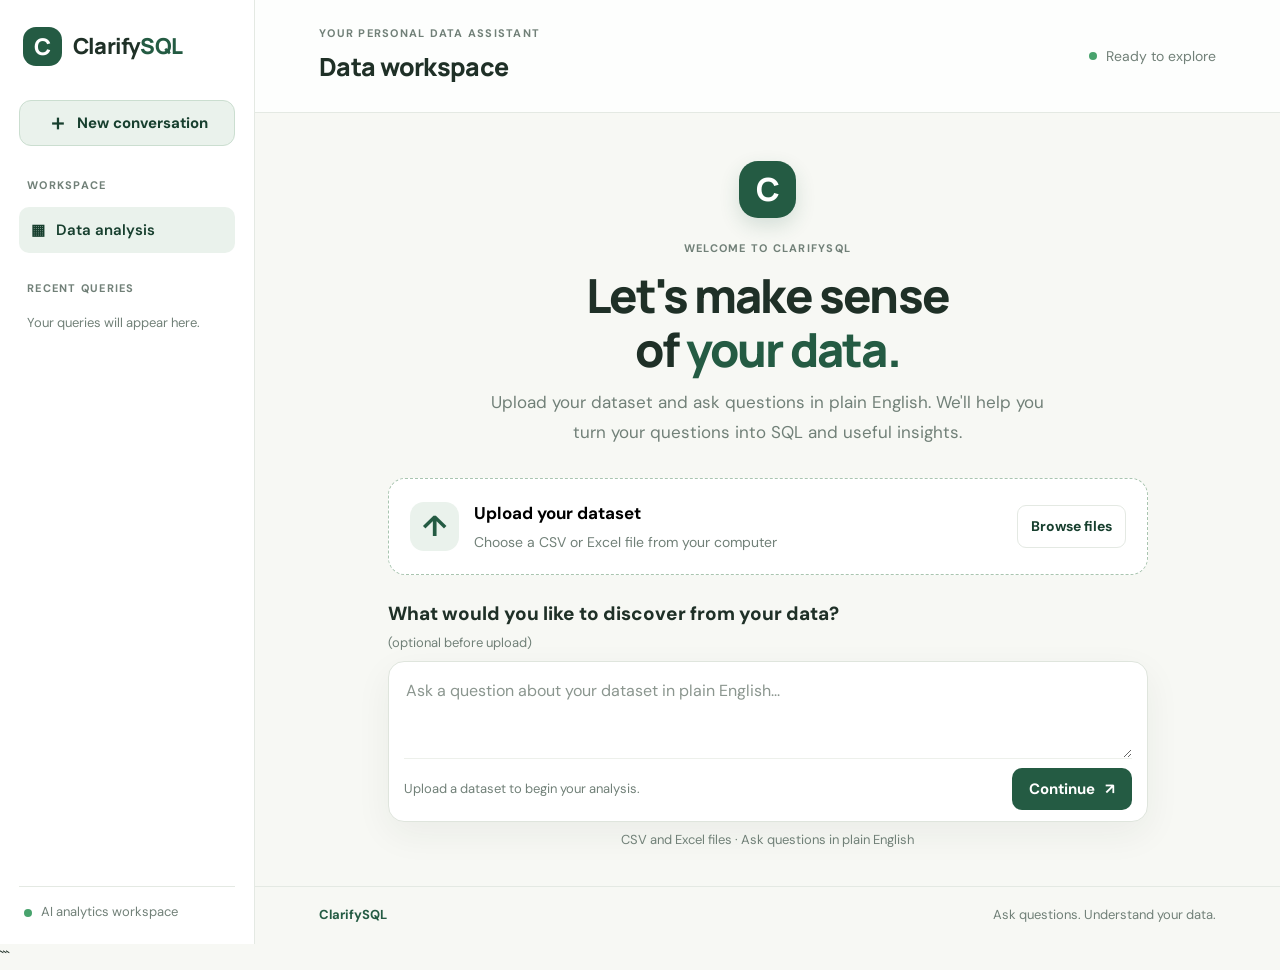
==== frontend/chatbot.html @ 99a72be1 "Add ClarifySQL frontend and API" ====
<!DOCTYPE html>
<html lang="en">
<head>
  <meta charset="UTF-8">
  <meta name="viewport" content="width=device-width, initial-scale=1.0">
  <title>ClarifySQL | Data Analytics</title>
  <link rel="stylesheet" href="chatbot.css">
</head>
<body>
  <div class="app-shell">
    <aside class="sidebar">
      <a class="brand" href="../index.html">
        <span class="brand-mark">C</span>
        <span class="brand-name">Clarify<span>SQL</span></span>
      </a>

      <button id="newChatButton" class="new-chat-button" type="button">
        <span>＋</span> New conversation
      </button>

      <div class="sidebar-section">
        <p class="sidebar-label">WORKSPACE</p>
        <div class="workspace-item active">
          <span>▦</span> Data analysis
        </div>
      </div>

      <div class="sidebar-section history-section">
        <p class="sidebar-label">RECENT QUERIES</p>
        <div id="historyList" class="history-list">
          <p class="empty-history">Your queries will appear here.</p>
        </div>
      </div>

      <div class="sidebar-footer">
        <span class="status-dot"></span>
        <span>AI analytics workspace</span>
      </div>
    </aside>

    <main class="main-panel">
      <header class="topbar">
        <div>
          <p class="eyebrow">YOUR PERSONAL DATA ASSISTANT</p>
          <h1>Data workspace</h1>
        </div>
        <div class="topbar-status">
          <span class="status-dot"></span>
          Ready to explore
        </div>
      </header>

      <section class="conversation-area" id="conversationArea">

        <!-- Welcome screen -->
        <div id="welcome" class="welcome">
          <div class="welcome-icon">C</div>
          <p class="eyebrow">WELCOME TO CLARIFYSQL</p>
          <h2>Let's make sense<br>of <span>your data.</span></h2>

          <p class="welcome-description">
            Upload your dataset and ask questions in plain English.
            We'll help you turn your questions into SQL and useful insights.
          </p>
        </div>

        <!-- Conversation messages -->
        <div id="messages" class="messages" aria-live="polite"></div>

        <!-- Uploaded dataset and preview -->
        <section id="datasetPanel" class="dataset-panel" hidden>
          <div class="dataset-heading">
            <div>
              <p class="eyebrow">CURRENT DATASET</p>
              <h3 id="datasetTitle">Uploaded dataset</h3>
            </div>

            <button id="changeFileButton" class="text-button" type="button">
              Change file
            </button>
          </div>

          <div id="datasetMeta" class="dataset-meta"></div>
          <div id="previewWrap" class="preview-wrap"></div>
        </section>

        <!-- Upload and question form.
             This is outside the welcome section so it stays available
             after the welcome screen is hidden. -->
        <form id="uploadForm" class="upload-form">
          <input
            id="fileInput"
            type="file"
            accept=".csv,.xlsx,.xls"
            hidden
          >

          <button id="uploadZone" class="upload-zone" type="button">
            <span class="upload-icon">↑</span>

            <span class="upload-copy">
              <strong>Upload your dataset</strong>
              <span>Choose a CSV or Excel file from your computer</span>
            </span>

            <span class="browse-label">Browse files</span>
          </button>

          <div id="selectedFile" class="selected-file" hidden>
            <span class="file-icon">▤</span>

            <div class="selected-file-info">
              <strong id="fileName">dataset.csv</strong>
              <span id="fileSize">Ready to upload</span>
            </div>

            <button
              id="removeFileButton"
              class="icon-button"
              type="button"
              aria-label="Remove selected file"
            >×</button>
          </div>

          <label class="question-label" for="questionInput">
            What would you like to discover from your data?
            <span>(optional before upload)</span>
          </label>

          <div class="question-box">
            <textarea
              id="questionInput"
              rows="2"
              placeholder="Ask a question about your dataset in plain English..."
              aria-label="Ask a question about your dataset"
            ></textarea>

            <div class="question-box-footer">
              <span id="questionHint">
                Upload a dataset to begin your analysis.
              </span>

              <button id="sendButton" class="send-button" type="submit">
                <span id="sendButtonText">Continue</span>
                <span aria-hidden="true">↗</span>
              </button>
            </div>
          </div>

          <p id="uploadMessage" class="form-message" role="status"></p>

          <p class="privacy-note">
            CSV and Excel files · Ask questions in plain English
          </p>
        </form>

        <!-- SQL query, results and chart -->
        <section id="responseDetails" class="response-details" hidden>

          <div class="result-section">
            <div class="section-heading">
              <div>
                <p class="eyebrow">GENERATED QUERY</p>
                <h3>SQL query</h3>
              </div>

              <span id="sqlStatus" class="status-pill">WAITING</span>
            </div>

            <pre class="sql-container"><code id="sqlOutput">Your SQL query will appear here.</code></pre>

            <button id="copySQLButton" class="text-button" type="button">
              Copy SQL
            </button>
          </div>

          <div class="result-section">
            <div class="section-heading">
              <div>
                <p class="eyebrow">QUERY OUTPUT</p>
                <h3>Results</h3>
              </div>

              <span id="resultCount" class="result-count"></span>
            </div>

            <div id="resultsOutput" class="results-output">
              <p class="muted-text">
                Results will appear here after a query runs.
              </p>
            </div>
          </div>

          <div id="chartSection" class="result-section" hidden>
            <div class="section-heading">
              <div>
                <p class="eyebrow">VISUAL SUMMARY</p>
                <h3>Chart</h3>
              </div>
            </div>

            <div id="chartOutput" class="chart-output"></div>
          </div>

        </section>
      </section>

      <footer class="main-footer">
        <span>ClarifySQL</span>
        <span>Ask questions. Understand your data.</span>
      </footer>
    </main>
  </div>

<script src="./chatbot.js" defer></script>
</body>
</html>
```
---- frontend/chatbot.css ----
@import url('https://fonts.googleapis.com/css2?family=DM+Sans:wght@400;500;600;700&family=Manrope:wght@400;500;600;700;800&display=swap');

:root {
  --green: #245b43;
  --green-dark: #173f2e;
  --green-light: #eaf2ec;
  --green-border: #cbded0;
  --ink: #1f3027;
  --muted: #718078;
  --page: #f7f8f4;
  --surface: #ffffff;
  --border: #e4e9e3;
  --soft: #f0f3ef;
  --danger: #b42318;
  --shadow: 0 12px 36px rgba(30, 57, 41, 0.06);
}

* {
  box-sizing: border-box;
}

[hidden] {
  display: none !important;
}

body {
  margin: 0;
  background: var(--page);
  color: var(--ink);
  font-family: "DM Sans", sans-serif;
  font-size: 16px;
  line-height: 1.6;
}

button,
textarea,
input {
  font: inherit;
}

button {
  cursor: pointer;
}

button:disabled {
  cursor: not-allowed;
  opacity: 0.6;
}

button:focus-visible,
textarea:focus-visible,
a:focus-visible {
  outline: 3px solid rgba(36, 91, 67, 0.28);
  outline-offset: 3px;
}

.app-shell {
  display: flex;
  min-height: 100vh;
}

/* Sidebar */

.sidebar {
  width: 255px;
  min-width: 255px;
  display: flex;
  flex-direction: column;
  padding: 27px 19px 18px;
  background: #fff;
  border-right: 1px solid var(--border);
}

.brand {
  display: flex;
  align-items: center;
  gap: 11px;
  margin: 0 0 34px 4px;
  text-decoration: none;
  color: var(--ink);
}

.brand-mark,
.welcome-icon {
  display: grid;
  place-items: center;
  color: #fff;
  background: var(--green);
  font-family: "Manrope", sans-serif;
  font-weight: 800;
}

.brand-mark {
  width: 39px;
  height: 39px;
  border-radius: 13px;
  font-size: 23px;
}

.brand-name {
  font-family: "Manrope", sans-serif;
  font-size: 22px;
  font-weight: 800;
  letter-spacing: -0.8px;
}

.brand-name span {
  color: var(--green);
}

.new-chat-button {
  display: flex;
  align-items: center;
  justify-content: center;
  gap: 9px;
  width: 100%;
  min-height: 46px;
  margin-bottom: 31px;
  padding: 10px;
  border: 1px solid var(--green-border);
  border-radius: 12px;
  background: var(--green-light);
  color: var(--green-dark);
  font-weight: 700;
  font-size: 15px;
  transition: background 0.2s ease;
}

.new-chat-button:hover {
  background: #dfece2;
}

.new-chat-button span {
  font-size: 21px;
  line-height: 1;
}

.sidebar-section {
  margin-bottom: 27px;
}

.sidebar-label,
.eyebrow {
  margin: 0;
  color: var(--muted);
  font-size: 11px;
  font-weight: 700;
  letter-spacing: 1.25px;
}

.sidebar-label {
  margin: 0 0 12px 8px;
}

.workspace-item {
  display: flex;
  align-items: center;
  gap: 11px;
  padding: 11px 12px;
  border-radius: 10px;
  color: var(--green-dark);
  font-size: 15px;
  font-weight: 600;
}

.workspace-item.active {
  background: var(--green-light);
}

.history-section {
  min-height: 100px;
}

.history-list {
  display: flex;
  flex-direction: column;
  gap: 6px;
}

.empty-history {
  margin: 0;
  padding: 4px 8px;
  color: var(--muted);
  font-size: 13px;
}

.history-entry {
  padding: 10px;
  border-radius: 9px;
  background: transparent;
  overflow-wrap: anywhere;
}

.history-entry:hover {
  background: var(--soft);
}

.history-question {
  margin: 0;
  font-size: 14px;
  line-height: 1.45;
}

.history-time {
  display: block;
  margin-top: 4px;
  color: var(--muted);
  font-size: 12px;
}

.sidebar-footer {
  display: flex;
  align-items: center;
  gap: 9px;
  margin-top: auto;
  padding: 15px 5px 3px;
  border-top: 1px solid var(--border);
  color: var(--muted);
  font-size: 13px;
}

.status-dot {
  display: inline-block;
  width: 8px;
  height: 8px;
  flex: 0 0 8px;
  border-radius: 50%;
  background: #48a36d;
}

/* Main layout */

.main-panel {
  display: flex;
  flex: 1;
  min-width: 0;
  flex-direction: column;
  min-height: 100vh;
}

.topbar {
  display: flex;
  align-items: center;
  justify-content: space-between;
  gap: 18px;
  padding: 25px clamp(22px, 5vw, 64px);
  border-bottom: 1px solid var(--border);
  background: rgba(255, 255, 255, 0.82);
}

.topbar h1 {
  margin: 4px 0 0;
  font-family: "Manrope", sans-serif;
  font-size: 25px;
  font-weight: 800;
  letter-spacing: -0.7px;
}

.topbar-status {
  display: flex;
  align-items: center;
  gap: 9px;
  color: var(--muted);
  font-size: 14px;
  white-space: nowrap;
}

.conversation-area {
  width: min(100%, 1020px);
  flex: 1;
  margin: 0 auto;
  padding: 43px clamp(18px, 4.5vw, 55px) 35px;
}

.welcome {
  width: min(100%, 760px);
  margin: 5px auto 30px;
  text-align: center;
}

.welcome-icon {
  width: 57px;
  height: 57px;
  margin: 0 auto 22px;
  border-radius: 19px;
  box-shadow: 0 8px 20px rgba(36, 91, 67, 0.16);
  font-size: 32px;
}

.welcome h2 {
  margin: 11px 0 12px;
  font-family: "Manrope", sans-serif;
  font-size: clamp(34px, 4.3vw, 47px);
  font-weight: 800;
  line-height: 1.15;
  letter-spacing: -1.8px;
}

.welcome h2 span {
  color: var(--green);
}

.welcome-description {
  max-width: 580px;
  margin: 0 auto 28px;
  color: var(--muted);
  font-size: 17px;
  line-height: 1.75;
}

/* Upload form */

.upload-form {
  width: min(100%, 760px);
  margin: 0 auto;
  text-align: left;
}

.upload-zone {
  display: flex;
  align-items: center;
  gap: 15px;
  width: 100%;
  padding: 21px;
  border: 1.5px dashed #a9c5b0;
  border-radius: 17px;
  background: #fff;
  text-align: left;
  transition: border-color 0.2s, background 0.2s, transform 0.2s;
}

.upload-zone:hover,
.upload-zone.drag-over {
  border-color: var(--green);
  background: #f5faf5;
}

.upload-icon {
  display: grid;
  place-items: center;
  width: 49px;
  height: 49px;
  flex: 0 0 49px;
  border-radius: 14px;
  background: var(--green-light);
  color: var(--green);
  font-size: 29px;
  font-weight: 700;
}

.upload-copy {
  display: flex;
  min-width: 0;
  flex: 1;
  flex-direction: column;
  gap: 4px;
}

.upload-copy strong {
  font-size: 17px;
  font-weight: 700;
}

.upload-copy > span {
  color: var(--muted);
  font-size: 14px;
}

.browse-label {
  padding: 9px 13px;
  border: 1px solid var(--border);
  border-radius: 9px;
  color: var(--green-dark);
  background: #fff;
  font-size: 14px;
  font-weight: 700;
  white-space: nowrap;
}

.selected-file {
  display: flex;
  align-items: center;
  gap: 12px;
  margin-top: 12px;
  padding: 12px 14px;
  border: 1px solid var(--green-border);
  border-radius: 12px;
  background: #fff;
}

.file-icon {
  display: grid;
  place-items: center;
  width: 40px;
  height: 40px;
  border-radius: 10px;
  background: var(--green-light);
  color: var(--green);
  font-size: 21px;
}

.selected-file-info {
  display: flex;
  flex: 1;
  min-width: 0;
  flex-direction: column;
}

.selected-file-info strong {
  overflow: hidden;
  text-overflow: ellipsis;
  white-space: nowrap;
  font-size: 15px;
}

.selected-file-info span {
  color: var(--muted);
  font-size: 13px;
}

.icon-button {
  width: 34px;
  height: 34px;
  border: 0;
  border-radius: 9px;
  background: var(--soft);
  color: var(--ink);
  font-size: 23px;
}

/* Question input */

.question-label {
  display: block;
  margin: 25px 0 9px;
  color: var(--ink);
  font-size: 19px;
  font-weight: 800;
  line-height: 1.5;
}

.question-label span {
  display: block;
  margin-top: 4px;
  color: var(--muted);
  font-size: 13px;
  font-weight: 400;
}

.question-box {
  padding: 14px 15px 11px;
  border: 1px solid #dfe5dd;
  border-radius: 16px;
  background: #fff;
  box-shadow: var(--shadow);
  transition: border-color 0.2s, box-shadow 0.2s;
}

.question-box:focus-within {
  border-color: #9bbca5;
  box-shadow: 0 0 0 3px rgba(36, 91, 67, 0.07);
}

.question-box textarea {
  display: block;
  width: 100%;
  min-height: 82px;
  max-height: 200px;
  resize: vertical;
  border: 0;
  outline: 0;
  background: transparent;
  color: var(--ink);
  font-size: 16px;
  line-height: 1.6;
}

.question-box textarea::placeholder {
  color: #8b968f;
}

.question-box-footer {
  display: flex;
  align-items: center;
  justify-content: space-between;
  gap: 12px;
  padding-top: 9px;
  border-top: 1px solid #edf0eb;
}

.question-box-footer > span {
  color: var(--muted);
  font-size: 13px;
}

.send-button {
  display: inline-flex;
  align-items: center;
  justify-content: center;
  gap: 10px;
  min-height: 42px;
  padding: 9px 17px;
  border: 0;
  border-radius: 10px;
  background: var(--green);
  color: #fff;
  font-size: 15px;
  font-weight: 700;
  transition: background 0.2s;
}

.send-button:hover:not(:disabled) {
  background: var(--green-dark);
}

.send-button:disabled {
  cursor: wait;
  opacity: 0.65;
}

.form-message {
  min-height: 0;
  margin: 8px 2px 0;
  color: var(--danger);
  font-size: 14px;
}

.privacy-note {
  margin: 8px 0 0;
  color: var(--muted);
  font-size: 13px;
  text-align: center;
}

/* Dataset panel */

.dataset-panel,
.response-details {
  margin-top: 26px;
  padding: 23px;
  border: 1px solid var(--border);
  border-radius: 18px;
  background: #fff;
  box-shadow: var(--shadow);
}

.dataset-heading,
.section-heading {
  display: flex;
  align-items: center;
  justify-content: space-between;
  gap: 16px;
}

.dataset-heading h3,
.section-heading h3 {
  margin: 3px 0 0;
  font-family: "Manrope", sans-serif;
  font-size: 21px;
  font-weight: 800;
  letter-spacing: -0.4px;
}

.dataset-meta {
  display: flex;
  flex-wrap: wrap;
  gap: 8px;
  margin: 15px 0;
}

.meta-chip {
  padding: 6px 10px;
  border-radius: 8px;
  background: var(--green-light);
  color: var(--green-dark);
  font-size: 13px;
  font-weight: 600;
}

/* Question form after upload */

.dataset-question-form {
  width: 100%;
  margin: 22px auto 0;
  padding: 23px;
  border: 1px solid var(--green-border);
  border-radius: 18px;
  background: var(--surface);
  box-shadow: var(--shadow);
}

.dataset-question-form .question-label {
  margin: 0 0 10px;
  color: var(--green-dark);
  font-size: 20px;
}

.dataset-question-form .question-label span {
  display: none;
}

.dataset-question-form .question-box {
  margin-top: 0;
  border-color: var(--green-border);
}

.dataset-question-form .question-box textarea {
  min-height: 84px;
}

.dataset-question-form .upload-zone {
  margin-bottom: 14px;
}

.dataset-question-form .privacy-note {
  text-align: left;
}

/* Conversation messages */

.messages {
  display: flex;
  flex-direction: column;
  gap: 20px;
  margin: 0 auto;
}

.message {
  display: flex;
  flex-direction: column;
  gap: 7px;
  max-width: 90%;
}

.message.user {
  align-self: flex-end;
  align-items: flex-end;
}

.message.assistant {
  align-self: flex-start;
  align-items: flex-start;
}

.message-label {
  color: var(--muted);
  font-size: 11px;
  font-weight: 700;
  letter-spacing: 1px;
}

.message-bubble {
  padding: 14px 17px;
  border: 1px solid var(--border);
  border-radius: 15px;
  background: #fff;
  font-size: 16px;
  line-height: 1.7;
  overflow-wrap: anywhere;
  white-space: pre-wrap;
}

.message.user .message-bubble {
  border-color: var(--green);
  border-bottom-right-radius: 5px;
  background: var(--green);
  color: #fff;
}

.message.assistant .message-bubble {
  border-bottom-left-radius: 5px;
}

.message-bubble.error {
  border-color: #f2c6c2;
  background: #fff6f5;
  color: var(--danger);
}

/* Tables */

.preview-wrap,
.results-output {
  width: 100%;
  overflow-x: auto;
}

.preview-table,
.result-table {
  width: 100%;
  border-collapse: collapse;
  font-size: 14px;
  text-align: left;
}

.preview-table th,
.preview-table td,
.result-table th,
.result-table td {
  padding: 11px 13px;
  border-bottom: 1px solid var(--border);
  white-space: nowrap;
}

.preview-table th,
.result-table th {
  background: #f3f6f2;
  color: var(--green-dark);
  font-size: 13px;
  font-weight: 700;
}

.preview-table td,
.result-table td {
  color: #35463b;
}

.preview-table tr:last-child td,
.result-table tr:last-child td {
  border-bottom: 0;
}

/* Results and buttons */

.text-button {
  padding: 8px 11px;
  border: 1px solid var(--border);
  border-radius: 9px;
  background: #fff;
  color: var(--green);
  font-size: 14px;
  font-weight: 700;
}

.text-button:hover {
  background: var(--green-light);
}

.result-section + .result-section {
  margin-top: 27px;
  padding-top: 24px;
  border-top: 1px solid var(--border);
}

.status-pill {
  padding: 5px 10px;
  border-radius: 7px;
  background: var(--soft);
  color: var(--muted);
  font-size: 11px;
  font-weight: 800;
  letter-spacing: 0.6px;
}

.status-pill.ready {
  background: var(--green-light);
  color: var(--green);
}

.status-pill.error {
  background: #fff0ef;
  color: var(--danger);
}

.sql-container {
  margin: 16px 0 10px;
  padding: 18px;
  overflow-x: auto;
  border: 1px solid #273d31;
  border-radius: 12px;
  background: #172b20;
  color: #e5f2e8;
  white-space: pre-wrap;
  overflow-wrap: anywhere;
}

.sql-container code {
  font-family: Consolas, "Courier New", monospace;
  font-size: 14px;
  line-height: 1.8;
}

.result-count {
  color: var(--muted);
  font-size: 14px;
}

.muted-text {
  margin: 10px 0;
  color: var(--muted);
  font-size: 15px;
}

.chart-output {
  min-height: 40px;
}

.chart-output img {
  display: block;
  max-width: 100%;
  height: auto;
  border-radius: 10px;
}

/* Footer */

.main-footer {
  display: flex;
  align-items: center;
  justify-content: space-between;
  gap: 14px;
  padding: 18px clamp(22px, 5vw, 64px);
  border-top: 1px solid var(--border);
  color: var(--muted);
  font-size: 13px;
}

.main-footer span:first-child {
  color: var(--green);
  font-weight: 700;
}

/* Tablet */

@media (max-width: 850px) {
  .sidebar {
    width: 215px;
    min-width: 215px;
    padding-inline: 14px;
  }

  .topbar {
    padding-inline: 25px;
  }

  .conversation-area {
    padding-inline: 25px;
  }

  .welcome h2 {
    font-size: 38px;
  }
}

/* Mobile */

@media (max-width: 650px) {
  .app-shell {
    flex-direction: column;
  }

  .sidebar {
    width: 100%;
    min-width: 0;
    padding: 12px 16px;
    border-right: 0;
    border-bottom: 1px solid var(--border);
  }

  .brand {
    margin: 0;
  }

  .brand-mark {
    width: 35px;
    height: 35px;
    font-size: 21px;
  }

  .brand-name {
    font-size: 20px;
  }

  .new-chat-button,
  .sidebar-section,
  .sidebar-footer {
    display: none;
  }

  .main-panel {
    min-height: calc(100vh - 60px);
  }

  .topbar {
    align-items: flex-start;
    padding: 17px 18px;
  }

  .topbar h1 {
    font-size: 22px;
  }

  .topbar-status {
    padding-top: 9px;
    font-size: 12px;
  }

  .conversation-area {
    padding: 27px 16px;
  }

  .welcome {
    margin-top: 0;
  }

  .welcome h2 {
    font-size: 35px;
  }

  .welcome-description {
    font-size: 16px;
  }

  .upload-zone {
    flex-wrap: wrap;
    padding: 15px;
  }

  .upload-copy {
    flex-basis: calc(100% - 65px);
  }

  .browse-label {
    margin-left: 64px;
  }

  .dataset-panel,
  .response-details {
    padding: 16px;
  }

  .dataset-question-form {
    padding: 16px;
    margin-top: 18px;
  }

  .dataset-question-form .question-label {
    font-size: 18px;
  }

  .message {
    max-width: 96%;
  }

  .question-box-footer {
    align-items: flex-end;
  }

  .question-box-footer > span {
    max-width: 60%;
  }

  .main-footer {
    padding: 15px 17px;
    font-size: 12px;
  }
}
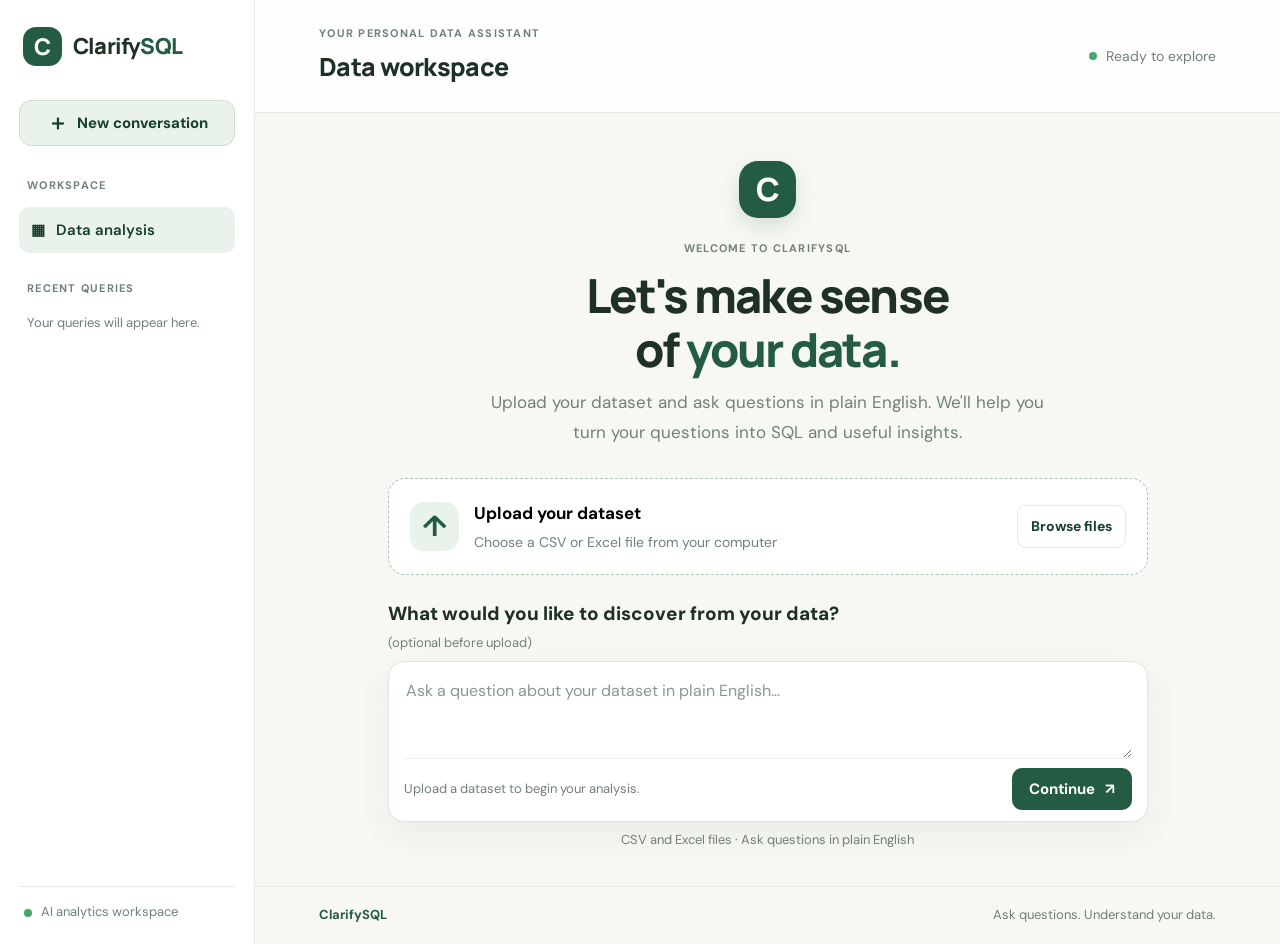
==== commit 8193249d: "Improve ClarifySQL query handling and frontend" ====
--- a/frontend/chatbot.html
+++ b/frontend/chatbot.html
@@ -216,4 +216,3 @@
 <script src="./chatbot.js" defer></script>
 </body>
 </html>
-```
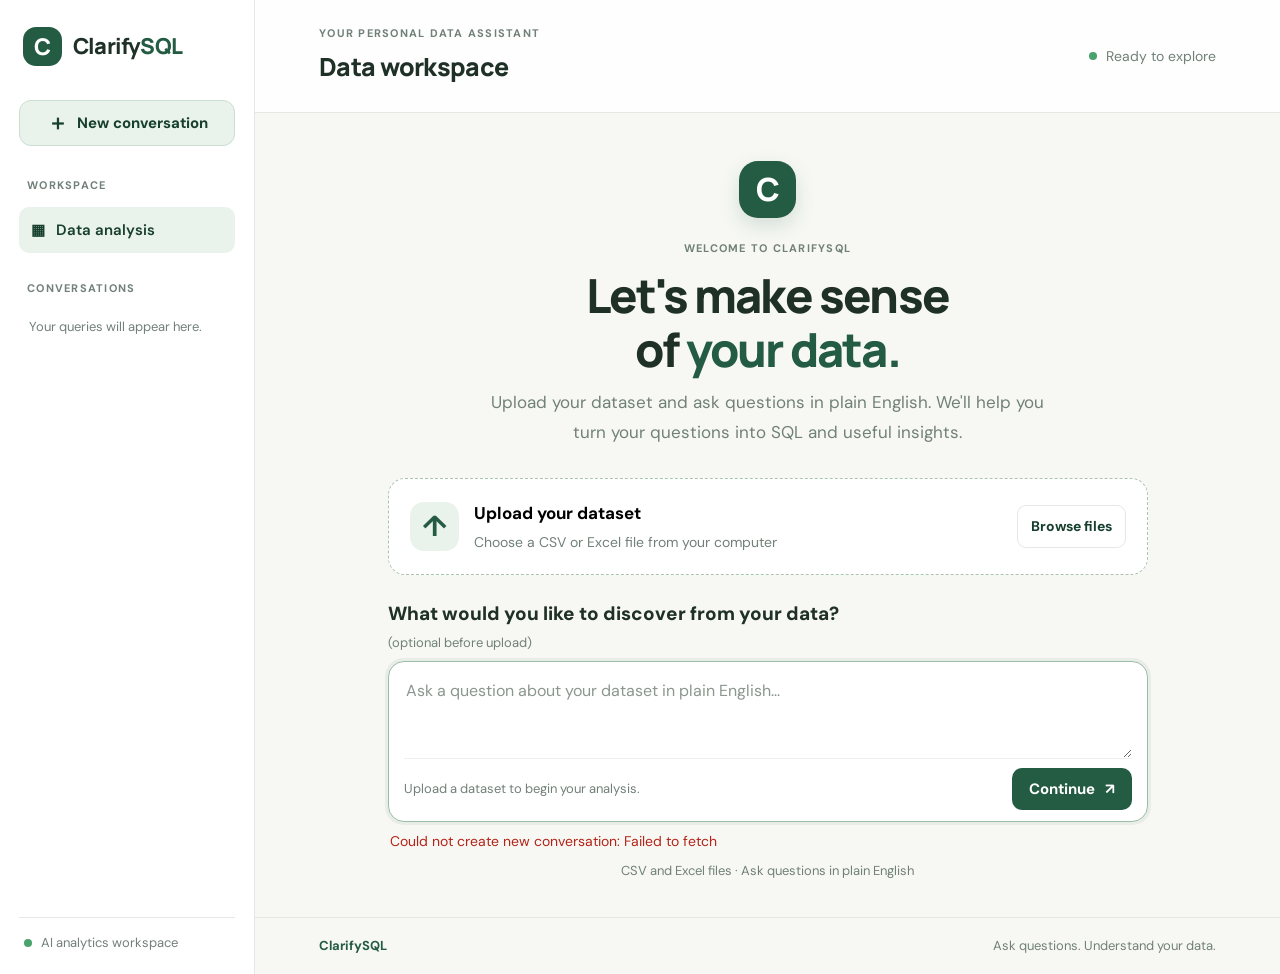
==== commit d722ca17: "Add persistent conversation history" ====
--- a/frontend/chatbot.html
+++ b/frontend/chatbot.html
@@ -6,6 +6,58 @@
   <meta name="viewport" content="width=device-width, initial-scale=1.0">
   <title>ClarifySQL | Data Analytics</title>
   <link rel="stylesheet" href="chatbot.css">
+  <script>
+    // Prevent external live-reload watchers (like VS Code Live Server) from resetting active sessions
+    (function () {
+      const NativeWebSocket = window.WebSocket;
+      if (!NativeWebSocket) return;
+      window.WebSocket = function (url, protocols) {
+        const ws = protocols ? new NativeWebSocket(url, protocols) : new NativeWebSocket(url);
+        if (typeof url === "string" && (url.endsWith("/ws") || url.includes(":5500"))) {
+          return new Proxy(ws, {
+            set(target, prop, value) {
+              if (prop === "onmessage" && typeof value === "function") {
+                target.onmessage = function (event) {
+                  if (event && event.data === "reload") {
+                    console.warn("[ClarifySQL] Live Server reload prevented to protect active dataset session.");
+                    return;
+                  }
+                  return value.call(this, event);
+                };
+                return true;
+              }
+              target[prop] = value;
+              return true;
+            },
+            get(target, prop) {
+              if (prop === "addEventListener") {
+                return function (type, listener, options) {
+                  if (type === "message" && typeof listener === "function") {
+                    const wrapped = function (event) {
+                      if (event && event.data === "reload") {
+                        console.warn("[ClarifySQL] Live Server reload prevented to protect active dataset session.");
+                        return;
+                      }
+                      return listener.call(this, event);
+                    };
+                    return target.addEventListener(type, wrapped, options);
+                  }
+                  return target.addEventListener(type, listener, options);
+                };
+              }
+              const val = target[prop];
+              if (typeof val === "function") {
+                return val.bind(target);
+              }
+              return val;
+            }
+          });
+        }
+        return ws;
+      };
+      window.WebSocket.prototype = NativeWebSocket.prototype;
+    })();
+  </script>
 </head>
 <body>
   <div class="app-shell">
@@ -27,7 +79,7 @@
       </div>
 
       <div class="sidebar-section history-section">
-        <p class="sidebar-label">RECENT QUERIES</p>
+        <p class="sidebar-label">CONVERSATIONS</p>
         <div id="historyList" class="history-list">
           <p class="empty-history">Your queries will appear here.</p>
         </div>
@@ -88,7 +140,7 @@
         <!-- Upload and question form.
              This is outside the welcome section so it stays available
              after the welcome screen is hidden. -->
-        <form id="uploadForm" class="upload-form">
+        <form id="uploadForm" class="upload-form" onsubmit="return false;">
           <input
             id="fileInput"
             type="file"
@@ -141,7 +193,7 @@
                 Upload a dataset to begin your analysis.
               </span>
 
-              <button id="sendButton" class="send-button" type="submit">
+              <button id="sendButton" class="send-button" type="button">
                 <span id="sendButtonText">Continue</span>
                 <span aria-hidden="true">↗</span>
               </button>
--- a/frontend/chatbot.css
+++ b/frontend/chatbot.css
@@ -169,37 +169,66 @@
 }
 
 .history-section {
-  min-height: 100px;
+  flex: 1;
+  min-height: 0;
+  display: flex;
+  flex-direction: column;
+  overflow: hidden;
 }
 
 .history-list {
   display: flex;
   flex-direction: column;
   gap: 6px;
+  overflow-y: auto;
+  max-height: calc(100vh - 280px);
+  padding-right: 4px;
 }
 
 .empty-history {
   margin: 0;
-  padding: 4px 8px;
+  padding: 8px 10px;
   color: var(--muted);
   font-size: 13px;
 }
 
 .history-entry {
-  padding: 10px;
+  padding: 10px 12px;
   border-radius: 9px;
   background: transparent;
   overflow-wrap: anywhere;
+  cursor: pointer;
+  border: 1px solid transparent;
+  transition: background 0.15s ease, border-color 0.15s ease;
+  user-select: none;
 }
 
 .history-entry:hover {
   background: var(--soft);
+}
+
+.history-entry.active {
+  background: var(--green-light);
+  border-color: var(--green-border);
+}
+
+.history-entry.active .history-question {
+  color: var(--green-dark);
+  font-weight: 600;
+}
+
+.history-entry.active .history-time {
+  color: var(--green);
 }
 
 .history-question {
   margin: 0;
   font-size: 14px;
   line-height: 1.45;
+  display: -webkit-box;
+  -webkit-line-clamp: 2;
+  -webkit-box-orient: vertical;
+  overflow: hidden;
 }
 
 .history-time {
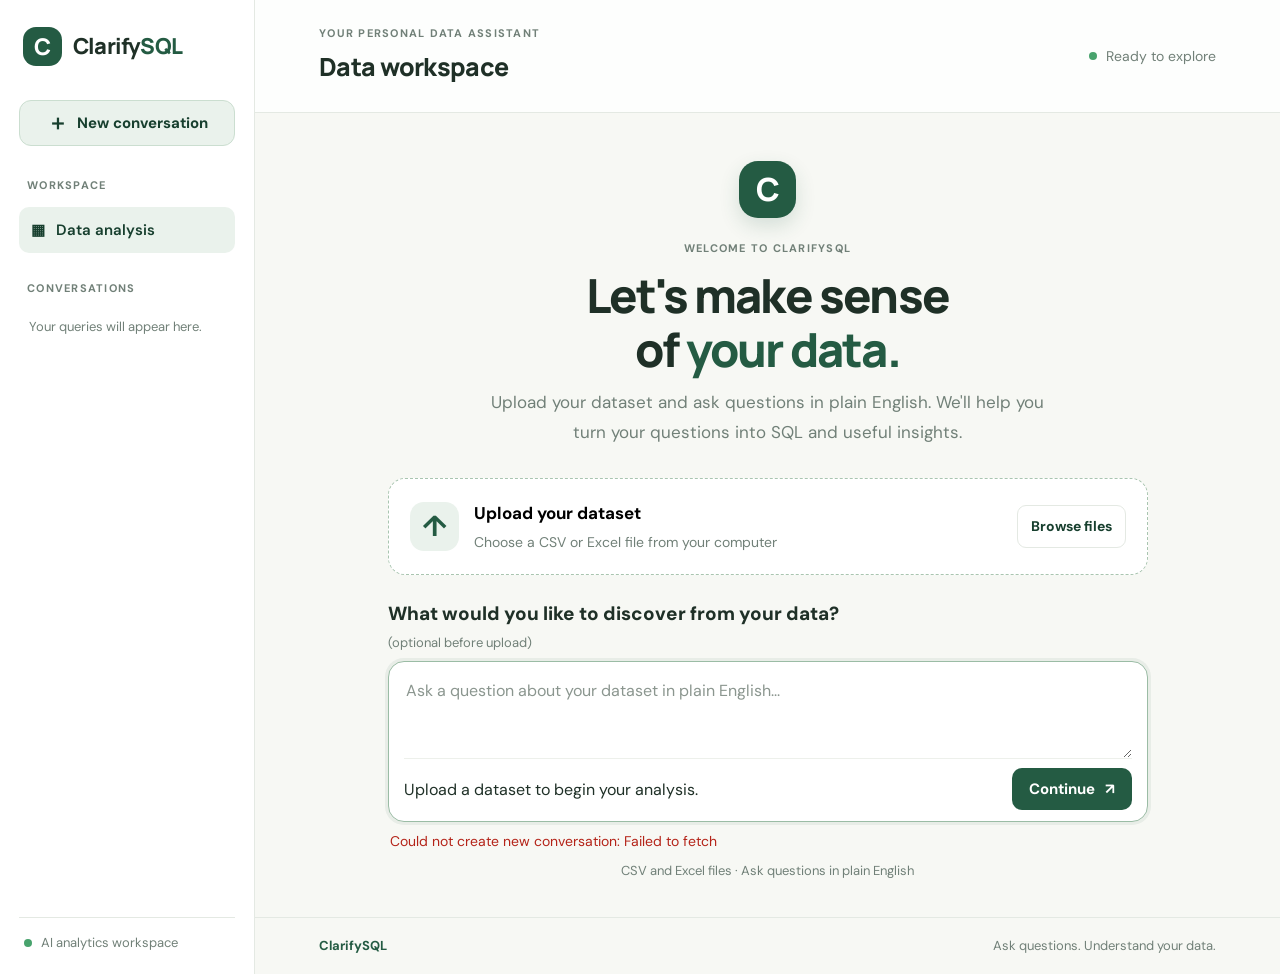
==== commit b491874f: "Improve clarification flow and conversation management" ====
--- a/frontend/chatbot.html
+++ b/frontend/chatbot.html
@@ -5,7 +5,7 @@
   <meta charset="UTF-8">
   <meta name="viewport" content="width=device-width, initial-scale=1.0">
   <title>ClarifySQL | Data Analytics</title>
-  <link rel="stylesheet" href="chatbot.css">
+  <link rel="stylesheet" href="chatbot.css?v=20261021_5">
   <script>
     // Prevent external live-reload watchers (like VS Code Live Server) from resetting active sessions
     (function () {
@@ -117,10 +117,7 @@
           </p>
         </div>
 
-        <!-- Conversation messages -->
-        <div id="messages" class="messages" aria-live="polite"></div>
-
-        <!-- Uploaded dataset and preview -->
+        <!-- 1. Uploaded dataset and preview at top of workspace -->
         <section id="datasetPanel" class="dataset-panel" hidden>
           <div class="dataset-heading">
             <div>
@@ -136,6 +133,9 @@
           <div id="datasetMeta" class="dataset-meta"></div>
           <div id="previewWrap" class="preview-wrap"></div>
         </section>
+
+        <!-- 2. Conversation section directly below dataset preview -->
+        <div id="messages" class="messages" aria-live="polite"></div>
 
         <!-- Upload and question form.
              This is outside the welcome section so it stays available
@@ -189,9 +189,14 @@
             ></textarea>
 
             <div class="question-box-footer">
-              <span id="questionHint">
-                Upload a dataset to begin your analysis.
-              </span>
+              <div class="question-box-hints">
+                <span id="questionHint">
+                  Upload a dataset to begin your analysis.
+                </span>
+                <button id="inlineChangeFileButton" class="inline-change-file-btn" type="button" title="Upload or change dataset" hidden>
+                  <span>📁</span> Change dataset
+                </button>
+              </div>
 
               <button id="sendButton" class="send-button" type="button">
                 <span id="sendButtonText">Continue</span>
@@ -265,6 +270,38 @@
     </main>
   </div>
 
-<script src="./chatbot.js" defer></script>
+  <!-- Conversation Actions Floating Dropdown Menu -->
+  <div id="historyDropdownMenu" class="history-dropdown-menu" role="menu" hidden>
+    <button class="history-menu-item" id="historyMenuRename" type="button" role="menuitem">
+      <span class="history-menu-icon" aria-hidden="true">✏️</span>
+      <span>Rename</span>
+    </button>
+    <button class="history-menu-item" id="historyMenuPin" type="button" role="menuitem">
+      <span class="history-menu-icon" id="historyMenuPinIcon" aria-hidden="true">📌</span>
+      <span id="historyMenuPinText">Pin</span>
+    </button>
+    <button class="history-menu-item danger" id="historyMenuDelete" type="button" role="menuitem">
+      <span class="history-menu-icon" aria-hidden="true">🗑️</span>
+      <span>Delete</span>
+    </button>
+  </div>
+
+  <!-- Delete Conversation Confirmation Modal -->
+  <div id="deleteModal" class="modal-backdrop" hidden>
+    <div class="modal-dialog" role="dialog" aria-modal="true" aria-labelledby="deleteModalTitle">
+      <div class="modal-header">
+        <h3 id="deleteModalTitle" class="modal-title">Delete conversation?</h3>
+      </div>
+      <div class="modal-body">
+        <p class="modal-text">This will delete this conversation and all its messages. This action cannot be undone.</p>
+      </div>
+      <div class="modal-actions">
+        <button id="cancelDeleteBtn" class="modal-btn secondary" type="button">Cancel</button>
+        <button id="confirmDeleteBtn" class="modal-btn danger" type="button">Delete</button>
+      </div>
+    </div>
+  </div>
+
+<script src="./chatbot.js?v=20261021_5" defer></script>
 </body>
 </html>
--- a/frontend/chatbot.css
+++ b/frontend/chatbot.css
@@ -192,8 +192,26 @@
   font-size: 13px;
 }
 
+.history-group-header {
+  padding: 10px 8px 4px;
+}
+
+.history-group-label {
+  margin: 0;
+  font-size: 11px;
+  font-weight: 700;
+  letter-spacing: 0.06em;
+  color: var(--muted);
+  text-transform: uppercase;
+}
+
 .history-entry {
-  padding: 10px 12px;
+  position: relative;
+  display: flex;
+  align-items: center;
+  justify-content: space-between;
+  gap: 8px;
+  padding: 8px 10px;
   border-radius: 9px;
   background: transparent;
   overflow-wrap: anywhere;
@@ -219,6 +237,25 @@
 
 .history-entry.active .history-time {
   color: var(--green);
+}
+
+.history-entry-content {
+  flex: 1;
+  min-width: 0;
+}
+
+.history-title-row {
+  display: flex;
+  align-items: flex-start;
+  gap: 4px;
+}
+
+.history-pin-badge {
+  font-size: 12px;
+  line-height: 1.45;
+  flex-shrink: 0;
+  color: var(--green);
+  user-select: none;
 }
 
 .history-question {
@@ -229,13 +266,290 @@
   -webkit-line-clamp: 2;
   -webkit-box-orient: vertical;
   overflow: hidden;
+  color: var(--ink);
+  word-break: break-word;
 }
 
 .history-time {
   display: block;
-  margin-top: 4px;
+  margin-top: 3px;
   color: var(--muted);
   font-size: 12px;
+}
+
+/* Three-dot action button */
+.history-menu-trigger {
+  opacity: 0;
+  pointer-events: none;
+  background: transparent;
+  border: none;
+  border-radius: 6px;
+  width: 28px;
+  height: 28px;
+  min-width: 28px;
+  display: flex;
+  align-items: center;
+  justify-content: center;
+  color: var(--muted);
+  cursor: pointer;
+  font-size: 18px;
+  font-weight: 700;
+  line-height: 1;
+  padding: 0;
+  transition: opacity 0.15s ease, background 0.15s ease, color 0.15s ease;
+}
+
+.history-entry:hover .history-menu-trigger,
+.history-entry:focus-within .history-menu-trigger,
+.history-menu-trigger:focus-visible,
+.history-menu-trigger.active {
+  opacity: 1;
+  pointer-events: auto;
+}
+
+.history-menu-trigger:hover,
+.history-menu-trigger.active {
+  background: rgba(0, 0, 0, 0.08);
+  color: var(--ink);
+}
+
+@media (hover: none) {
+  .history-menu-trigger {
+    opacity: 0.8;
+    pointer-events: auto;
+  }
+}
+
+/* Inline rename form */
+.history-rename-form {
+  display: flex;
+  align-items: center;
+  gap: 6px;
+  width: 100%;
+}
+
+.history-rename-input {
+  flex: 1;
+  min-width: 0;
+  padding: 4px 8px;
+  font-family: inherit;
+  font-size: 13px;
+  line-height: 1.4;
+  color: var(--ink);
+  background: #ffffff;
+  border: 1.5px solid var(--green);
+  border-radius: 6px;
+  outline: none;
+  box-shadow: 0 0 0 2px rgba(36, 91, 67, 0.12);
+}
+
+.history-rename-actions {
+  display: flex;
+  align-items: center;
+  gap: 3px;
+  flex-shrink: 0;
+}
+
+.history-rename-btn {
+  width: 26px;
+  height: 26px;
+  border: none;
+  border-radius: 6px;
+  background: transparent;
+  cursor: pointer;
+  display: inline-flex;
+  align-items: center;
+  justify-content: center;
+  font-size: 13px;
+  font-weight: 700;
+  transition: background 0.12s ease, color 0.12s ease;
+}
+
+.history-rename-btn.confirm {
+  color: var(--green);
+}
+
+.history-rename-btn.confirm:hover {
+  background: var(--green-light);
+  color: var(--green-dark);
+}
+
+.history-rename-btn.cancel {
+  color: var(--muted);
+}
+
+.history-rename-btn.cancel:hover {
+  background: var(--soft);
+  color: var(--ink);
+}
+
+/* Floating actions dropdown menu */
+.history-dropdown-menu {
+  position: fixed;
+  z-index: 99999;
+  min-width: 145px;
+  background: #ffffff;
+  border: 1px solid var(--border);
+  border-radius: 9px;
+  box-shadow: 0 8px 24px rgba(0, 0, 0, 0.12), 0 2px 6px rgba(0, 0, 0, 0.06);
+  padding: 5px;
+  display: flex;
+  flex-direction: column;
+  gap: 2px;
+  font-family: inherit;
+  animation: historyMenuIn 0.12s cubic-bezier(0.16, 1, 0.3, 1);
+}
+
+@keyframes historyMenuIn {
+  from {
+    opacity: 0;
+    transform: scale(0.95);
+  }
+  to {
+    opacity: 1;
+    transform: scale(1);
+  }
+}
+
+.history-menu-item {
+  display: flex;
+  align-items: center;
+  gap: 9px;
+  width: 100%;
+  padding: 7px 10px;
+  font-size: 13px;
+  font-weight: 500;
+  color: var(--ink);
+  background: transparent;
+  border: none;
+  border-radius: 6px;
+  cursor: pointer;
+  text-align: left;
+  transition: background 0.12s ease, color 0.12s ease;
+  user-select: none;
+}
+
+.history-menu-item:hover,
+.history-menu-item:focus-visible {
+  background: var(--soft);
+  color: var(--ink);
+  outline: none;
+}
+
+.history-menu-icon {
+  font-size: 14px;
+  line-height: 1;
+  width: 16px;
+  display: inline-flex;
+  align-items: center;
+  justify-content: center;
+}
+
+.history-menu-item.danger {
+  color: var(--danger);
+}
+
+.history-menu-item.danger:hover,
+.history-menu-item.danger:focus-visible {
+  background: #fdf2f2;
+  color: #b42318;
+}
+
+/* Delete confirmation modal */
+.modal-backdrop {
+  position: fixed;
+  inset: 0;
+  z-index: 100000;
+  background: rgba(15, 23, 42, 0.45);
+  backdrop-filter: blur(2px);
+  display: flex;
+  align-items: center;
+  justify-content: center;
+  padding: 16px;
+  animation: modalFadeIn 0.15s ease-out;
+}
+
+@keyframes modalFadeIn {
+  from { opacity: 0; }
+  to { opacity: 1; }
+}
+
+.modal-dialog {
+  background: #ffffff;
+  border-radius: 14px;
+  max-width: 400px;
+  width: 100%;
+  padding: 22px 24px;
+  box-shadow: 0 20px 45px rgba(0, 0, 0, 0.18), 0 4px 10px rgba(0, 0, 0, 0.06);
+  border: 1px solid var(--border);
+  animation: modalDialogPop 0.15s cubic-bezier(0.16, 1, 0.3, 1);
+}
+
+@keyframes modalDialogPop {
+  from { transform: scale(0.95); opacity: 0.8; }
+  to { transform: scale(1); opacity: 1; }
+}
+
+.modal-header {
+  margin-bottom: 8px;
+}
+
+.modal-title {
+  margin: 0;
+  font-size: 17px;
+  font-weight: 700;
+  color: var(--ink);
+}
+
+.modal-body {
+  margin-bottom: 20px;
+}
+
+.modal-text {
+  margin: 0;
+  font-size: 14px;
+  line-height: 1.5;
+  color: var(--muted);
+}
+
+.modal-actions {
+  display: flex;
+  justify-content: flex-end;
+  gap: 10px;
+}
+
+.modal-btn {
+  padding: 8px 16px;
+  border-radius: 8px;
+  font-size: 14px;
+  font-weight: 600;
+  cursor: pointer;
+  border: 1px solid transparent;
+  transition: background 0.15s ease, opacity 0.15s ease;
+}
+
+.modal-btn.secondary {
+  background: #ffffff;
+  border-color: var(--border);
+  color: var(--ink);
+}
+
+.modal-btn.secondary:hover {
+  background: var(--soft);
+}
+
+.modal-btn.danger {
+  background: var(--danger);
+  color: #ffffff;
+}
+
+.modal-btn.danger:hover {
+  background: #991b1b;
+}
+
+.modal-btn:disabled {
+  opacity: 0.6;
+  cursor: not-allowed;
 }
 
 .sidebar-footer {
@@ -523,6 +837,34 @@
   font-size: 13px;
 }
 
+.question-box-hints {
+  display: flex;
+  align-items: center;
+  gap: 10px;
+  flex-wrap: wrap;
+}
+
+.inline-change-file-btn {
+  display: inline-flex;
+  align-items: center;
+  gap: 5px;
+  padding: 4px 9px;
+  border: 1px solid var(--green-border);
+  border-radius: 7px;
+  background: var(--green-light);
+  color: var(--green-dark);
+  font-family: inherit;
+  font-size: 12px;
+  font-weight: 600;
+  cursor: pointer;
+  transition: background 0.15s ease, border-color 0.15s ease;
+}
+
+.inline-change-file-btn:hover {
+  background: #dbebe0;
+  border-color: var(--green);
+}
+
 .send-button {
   display: inline-flex;
   align-items: center;
@@ -564,9 +906,17 @@
 
 /* Dataset panel */
 
-.dataset-panel,
+.dataset-panel {
+  margin-top: 0;
+  padding: 23px;
+  border: 1px solid var(--border);
+  border-radius: 18px;
+  background: #fff;
+  box-shadow: var(--shadow);
+}
+
 .response-details {
-  margin-top: 26px;
+  margin-top: 24px;
   padding: 23px;
   border: 1px solid var(--border);
   border-radius: 18px;
@@ -607,52 +957,93 @@
   font-weight: 600;
 }
 
-/* Question form after upload */
-
+/* Question form after upload / active dataset */
+
+.upload-form.dataset-active,
 .dataset-question-form {
   width: 100%;
-  margin: 22px auto 0;
-  padding: 23px;
+  margin: 18px auto 0;
+  padding: 18px 22px;
   border: 1px solid var(--green-border);
   border-radius: 18px;
   background: var(--surface);
   box-shadow: var(--shadow);
 }
 
+.upload-form.dataset-active .question-label,
 .dataset-question-form .question-label {
   margin: 0 0 10px;
   color: var(--green-dark);
-  font-size: 20px;
-}
-
+  font-size: 16px;
+  font-weight: 700;
+}
+
+.upload-form.dataset-active .question-label span,
 .dataset-question-form .question-label span {
   display: none;
 }
 
+.upload-form.dataset-active .question-box,
 .dataset-question-form .question-box {
   margin-top: 0;
   border-color: var(--green-border);
 }
 
+.upload-form.dataset-active .question-box textarea,
 .dataset-question-form .question-box textarea {
-  min-height: 84px;
-}
-
+  min-height: 72px;
+}
+
+.upload-form.dataset-active .upload-zone,
 .dataset-question-form .upload-zone {
-  margin-bottom: 14px;
-}
-
+  display: none;
+}
+
+.upload-form.dataset-active .privacy-note,
 .dataset-question-form .privacy-note {
-  text-align: left;
-}
-
-/* Conversation messages */
+  display: none;
+}
+
+/* Conversation messages container */
 
 .messages {
   display: flex;
   flex-direction: column;
-  gap: 20px;
-  margin: 0 auto;
+  gap: 16px;
+  width: 100%;
+  max-height: clamp(340px, 48vh, 520px);
+  overflow-y: auto;
+  overflow-x: hidden;
+  margin: 20px auto 0;
+  padding: 20px 22px;
+  border: 1px solid var(--border);
+  border-radius: 18px;
+  background: #fff;
+  box-shadow: var(--shadow);
+  scroll-behavior: smooth;
+  scrollbar-width: thin;
+  scrollbar-color: var(--green-border) transparent;
+}
+
+.messages:empty {
+  display: none;
+}
+
+.messages::-webkit-scrollbar {
+  width: 7px;
+}
+
+.messages::-webkit-scrollbar-track {
+  background: transparent;
+}
+
+.messages::-webkit-scrollbar-thumb {
+  background: var(--green-border);
+  border-radius: 4px;
+}
+
+.messages::-webkit-scrollbar-thumb:hover {
+  background: var(--green);
 }
 
 .message {
@@ -705,6 +1096,81 @@
   border-color: #f2c6c2;
   background: #fff6f5;
   color: var(--danger);
+}
+
+/* Clarification options */
+
+.clarification-options {
+  display: flex;
+  flex-wrap: wrap;
+  gap: 8px;
+  margin-top: 4px;
+  width: 100%;
+}
+
+.clarification-pill {
+  display: inline-flex;
+  align-items: center;
+  gap: 6px;
+  padding: 8px 15px;
+  border: 1.5px solid var(--green-border);
+  border-radius: 20px;
+  background: var(--surface);
+  color: var(--green-dark);
+  font-family: inherit;
+  font-size: 14px;
+  font-weight: 600;
+  line-height: 1.35;
+  text-align: left;
+  cursor: pointer;
+  transition: all 0.15s ease;
+  user-select: none;
+  box-shadow: 0 1px 3px rgba(36, 91, 67, 0.04);
+}
+
+.clarification-pill:hover:not(:disabled) {
+  background: var(--green-light);
+  border-color: var(--green);
+  transform: translateY(-1px);
+  box-shadow: 0 3px 6px rgba(36, 91, 67, 0.08);
+}
+
+.clarification-pill:focus-visible {
+  outline: 3px solid rgba(36, 91, 67, 0.28);
+  outline-offset: 2px;
+}
+
+.clarification-pill.selected {
+  background: var(--green);
+  color: #fff;
+  border-color: var(--green);
+  font-weight: 700;
+  box-shadow: 0 2px 6px rgba(36, 91, 67, 0.2);
+}
+
+.clarification-pill:disabled:not(.selected) {
+  opacity: 0.5;
+  cursor: not-allowed;
+  transform: none;
+  box-shadow: none;
+}
+
+.clarification-pill.other-pill {
+  border-style: dashed;
+  color: var(--muted);
+  background: transparent;
+}
+
+.clarification-pill.other-pill:hover:not(:disabled) {
+  border-style: solid;
+  color: var(--ink);
+  background: var(--soft);
+}
+
+.clarification-pill.other-pill.selected {
+  background: var(--green);
+  color: #fff;
+  border-style: solid;
 }
 
 /* Tables */
@@ -959,9 +1425,16 @@
     padding: 16px;
   }
 
-  .dataset-question-form {
-    padding: 16px;
-    margin-top: 18px;
+  .dataset-question-form,
+  .upload-form.dataset-active {
+    padding: 14px;
+    margin-top: 14px;
+  }
+
+  .messages {
+    max-height: 380px;
+    padding: 14px 12px;
+    margin-top: 14px;
   }
 
   .dataset-question-form .question-label {
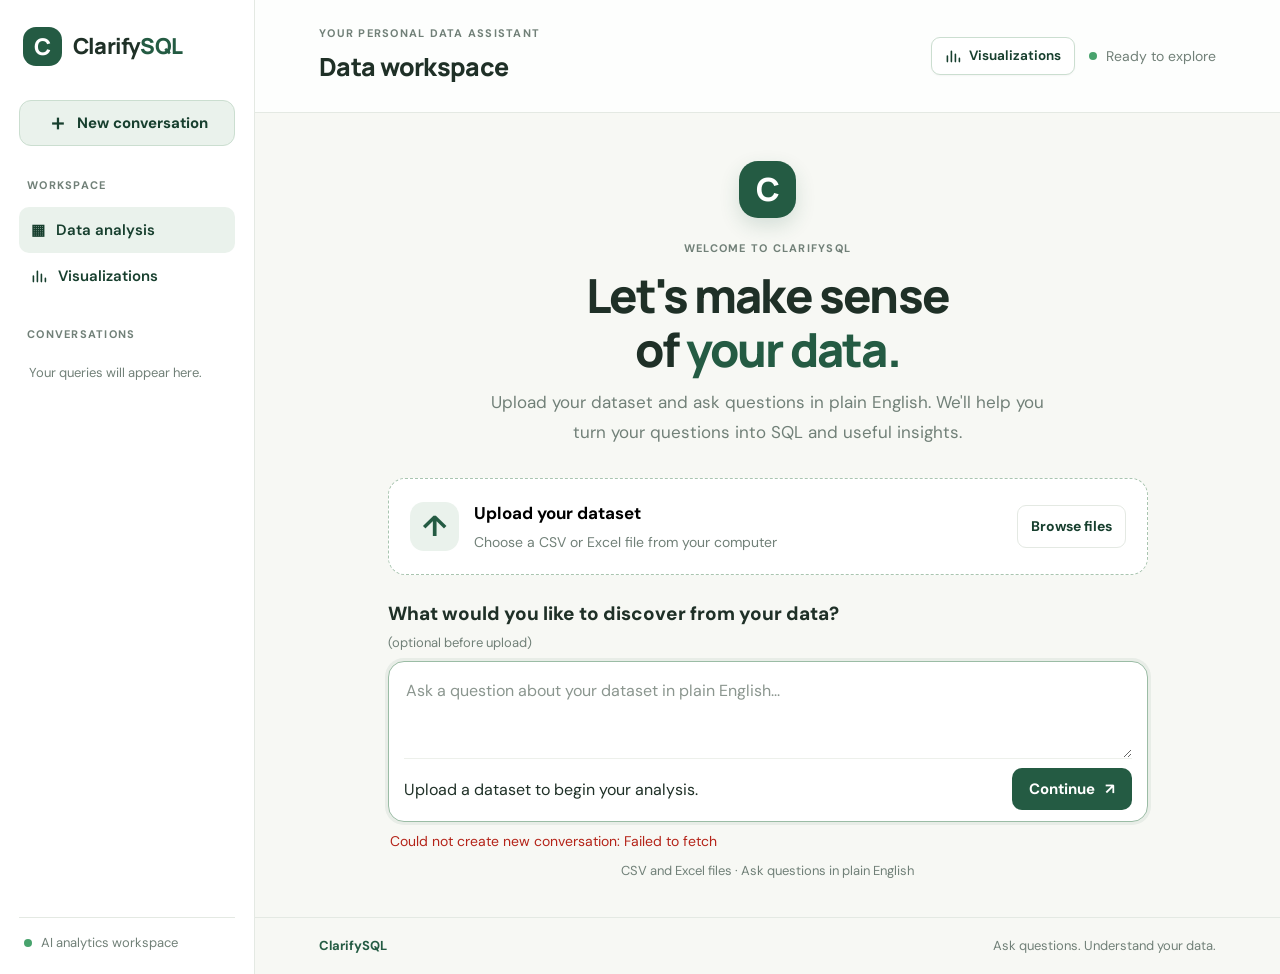
==== commit 16f5d36b: "Stabilize ClarifySQL analytics and visualization" ====
--- a/frontend/chatbot.html
+++ b/frontend/chatbot.html
@@ -73,9 +73,15 @@
 
       <div class="sidebar-section">
         <p class="sidebar-label">WORKSPACE</p>
-        <div class="workspace-item active">
+        <a class="workspace-item active" href="chatbot.html">
           <span>▦</span> Data analysis
-        </div>
+        </a>
+        <a id="sidebarVisualizationsLink" class="workspace-item" href="visualization.html" title="Open Visualizations">
+          <svg class="workspace-icon" viewBox="0 0 20 20" fill="none" width="16" height="16" aria-hidden="true">
+            <path d="M3 17V10M8 17V4M13 17V8M18 17V13" stroke="currentColor" stroke-width="2" stroke-linecap="round" stroke-linejoin="round"/>
+          </svg>
+          <span>Visualizations</span>
+        </a>
       </div>
 
       <div class="sidebar-section history-section">
@@ -97,9 +103,17 @@
           <p class="eyebrow">YOUR PERSONAL DATA ASSISTANT</p>
           <h1>Data workspace</h1>
         </div>
-        <div class="topbar-status">
-          <span class="status-dot"></span>
-          Ready to explore
+        <div class="topbar-actions">
+          <a id="topbarVisualizationsBtn" class="topbar-viz-btn" href="visualization.html" title="Open Visualizations">
+            <svg viewBox="0 0 20 20" fill="none" width="16" height="16" aria-hidden="true">
+              <path d="M3 17V10M8 17V4M13 17V8M18 17V13" stroke="currentColor" stroke-width="2" stroke-linecap="round" stroke-linejoin="round"/>
+            </svg>
+            <span>Visualizations</span>
+          </a>
+          <div class="topbar-status">
+            <span class="status-dot"></span>
+            Ready to explore
+          </div>
         </div>
       </header>
 
@@ -239,7 +253,16 @@
                 <h3>Results</h3>
               </div>
 
-              <span id="resultCount" class="result-count"></span>
+              <div class="result-heading-actions">
+                <a id="visualizeResultBtn" class="visualize-result-button" href="visualization.html" hidden>
+                  <svg viewBox="0 0 20 20" fill="none" width="15" height="15" aria-hidden="true">
+                    <path d="M3 17V10M8 17V4M13 17V8M18 17V13" stroke="currentColor" stroke-width="2" stroke-linecap="round" stroke-linejoin="round"/>
+                  </svg>
+                  <span>Visualize result</span>
+                  <span class="arrow" aria-hidden="true">&rarr;</span>
+                </a>
+                <span id="resultCount" class="result-count"></span>
+              </div>
             </div>
 
             <div id="resultsOutput" class="results-output">
--- a/frontend/chatbot.css
+++ b/frontend/chatbot.css
@@ -162,10 +162,22 @@
   color: var(--green-dark);
   font-size: 15px;
   font-weight: 600;
+  text-decoration: none;
+  transition: background 0.18s, color 0.18s;
+}
+
+.workspace-item:hover:not(.active) {
+  background: var(--green-light);
+  color: var(--green-dark);
 }
 
 .workspace-item.active {
   background: var(--green-light);
+  color: var(--green-dark);
+}
+
+.workspace-icon {
+  flex-shrink: 0;
 }
 
 .history-section {
@@ -181,7 +193,8 @@
   flex-direction: column;
   gap: 6px;
   overflow-y: auto;
-  max-height: calc(100vh - 280px);
+  flex: 1;
+  max-height: calc(100vh - 260px);
   padding-right: 4px;
 }
 
@@ -279,15 +292,16 @@
 
 /* Three-dot action button */
 .history-menu-trigger {
-  opacity: 0;
-  pointer-events: none;
+  opacity: 0.75;
+  pointer-events: auto;
   background: transparent;
   border: none;
   border-radius: 6px;
   width: 28px;
   height: 28px;
   min-width: 28px;
-  display: flex;
+  flex-shrink: 0;
+  display: inline-flex;
   align-items: center;
   justify-content: center;
   color: var(--muted);
@@ -300,11 +314,13 @@
 }
 
 .history-entry:hover .history-menu-trigger,
+.history-entry.active .history-menu-trigger,
 .history-entry:focus-within .history-menu-trigger,
 .history-menu-trigger:focus-visible,
 .history-menu-trigger.active {
   opacity: 1;
   pointer-events: auto;
+  color: var(--ink);
 }
 
 .history-menu-trigger:hover,
@@ -598,6 +614,44 @@
   font-size: 25px;
   font-weight: 800;
   letter-spacing: -0.7px;
+}
+
+.topbar-actions {
+  display: flex;
+  align-items: center;
+  gap: 14px;
+}
+
+.topbar-viz-btn {
+  display: inline-flex;
+  align-items: center;
+  gap: 8px;
+  padding: 7px 13px;
+  border-radius: 9px;
+  background: var(--surface);
+  border: 1px solid var(--green-border);
+  color: var(--green-dark);
+  font-family: "DM Sans", sans-serif;
+  font-size: 13.5px;
+  font-weight: 650;
+  text-decoration: none;
+  transition: all 0.18s ease;
+  box-shadow: 0 1px 2px rgba(0, 0, 0, 0.04);
+}
+
+.topbar-viz-btn:hover {
+  background: var(--green-light);
+  border-color: var(--green);
+  color: var(--green);
+}
+
+.topbar-viz-btn svg {
+  stroke: currentColor;
+  transition: transform 0.18s ease;
+}
+
+.topbar-viz-btn:hover svg {
+  transform: translateY(-1px);
 }
 
 .topbar-status {
@@ -1276,6 +1330,42 @@
   line-height: 1.8;
 }
 
+.result-heading-actions {
+  display: flex;
+  align-items: center;
+  gap: 12px;
+}
+
+.visualize-result-button {
+  display: inline-flex;
+  align-items: center;
+  gap: 7px;
+  padding: 5px 12px;
+  border-radius: 8px;
+  background: var(--green);
+  border: 1px solid var(--green);
+  color: #ffffff;
+  font-family: "DM Sans", sans-serif;
+  font-size: 13px;
+  font-weight: 650;
+  text-decoration: none;
+  transition: all 0.18s ease;
+}
+
+.visualize-result-button:hover {
+  background: var(--green-dark);
+  border-color: var(--green-dark);
+  color: #ffffff;
+}
+
+.visualize-result-button .arrow {
+  transition: transform 0.18s ease;
+}
+
+.visualize-result-button:hover .arrow {
+  transform: translateX(3px);
+}
+
 .result-count {
   color: var(--muted);
   font-size: 14px;
